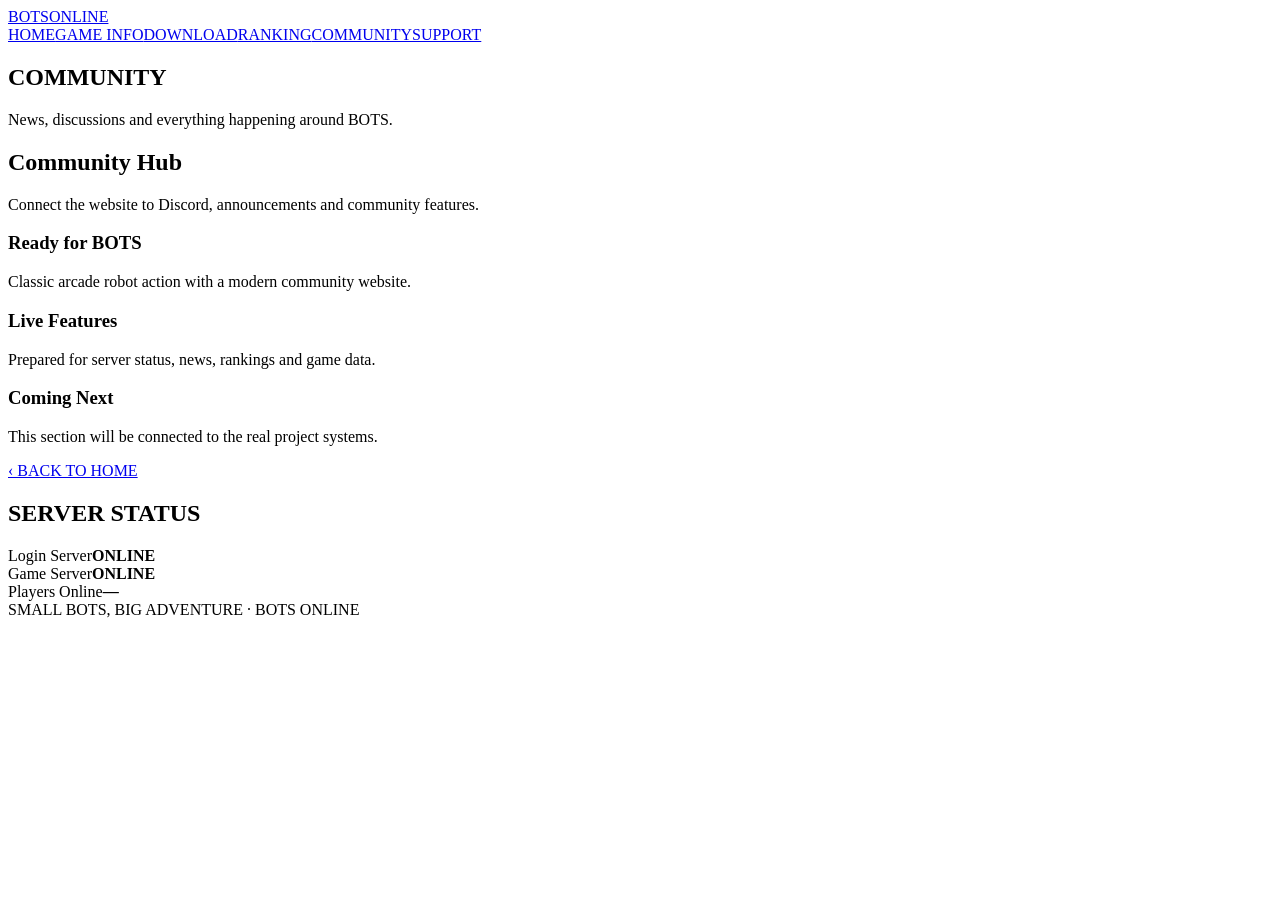
==== pages/community.html @ 32a0e85e "Add community page" ====
<!doctype html><html lang="en"><head><meta charset="utf-8"><meta name="viewport" content="width=device-width,initial-scale=1"><title>COMMUNITY — BOTS Online</title><link rel="stylesheet" href="../pages.css"><link rel="preconnect" href="https://fonts.googleapis.com"><link rel="preconnect" href="https://fonts.gstatic.com" crossorigin><link href="https://fonts.googleapis.com/css2?family=Barlow+Condensed:wght@500;600;700;800&family=Rajdhani:wght@500;600;700&display=swap" rel="stylesheet"></head><body><div class="page"><div class="page-shell"><header class="page-nav"><a class="logo" href="../index.html">BOTS<span>ONLINE</span></a><nav><a href="../index.html">HOME</a><a href="./game-info.html">GAME INFO</a><a href="./download.html">DOWNLOAD</a><a href="./ranking.html">RANKING</a><a href="./community.html" class="active">COMMUNITY</a><a href="./support.html">SUPPORT</a></nav></header><section class="hero-page"><h1>COMMUNITY <em></em></h1><p>News, discussions and everything happening around BOTS.</p></section><div class="content"><main class="panel"><h2>Community Hub</h2><p>Connect the website to Discord, announcements and community features.</p><div class="cards"><article class="card"><h3>Ready for BOTS</h3><p>Classic arcade robot action with a modern community website.</p></article><article class="card"><h3>Live Features</h3><p>Prepared for server status, news, rankings and game data.</p></article><article class="card"><h3>Coming Next</h3><p>This section will be connected to the real project systems.</p></article></div></main><aside class="side"><a href="../index.html">‹ BACK TO HOME</a><div class="panel"><h2>SERVER STATUS</h2><div class="status"><span>Login Server</span><b class="online">ONLINE</b></div><div class="status"><span>Game Server</span><b class="online">ONLINE</b></div><div class="status"><span>Players Online</span><b>—</b></div></div></aside></div><footer>SMALL BOTS, BIG ADVENTURE · BOTS ONLINE</footer></div></div></body></html>
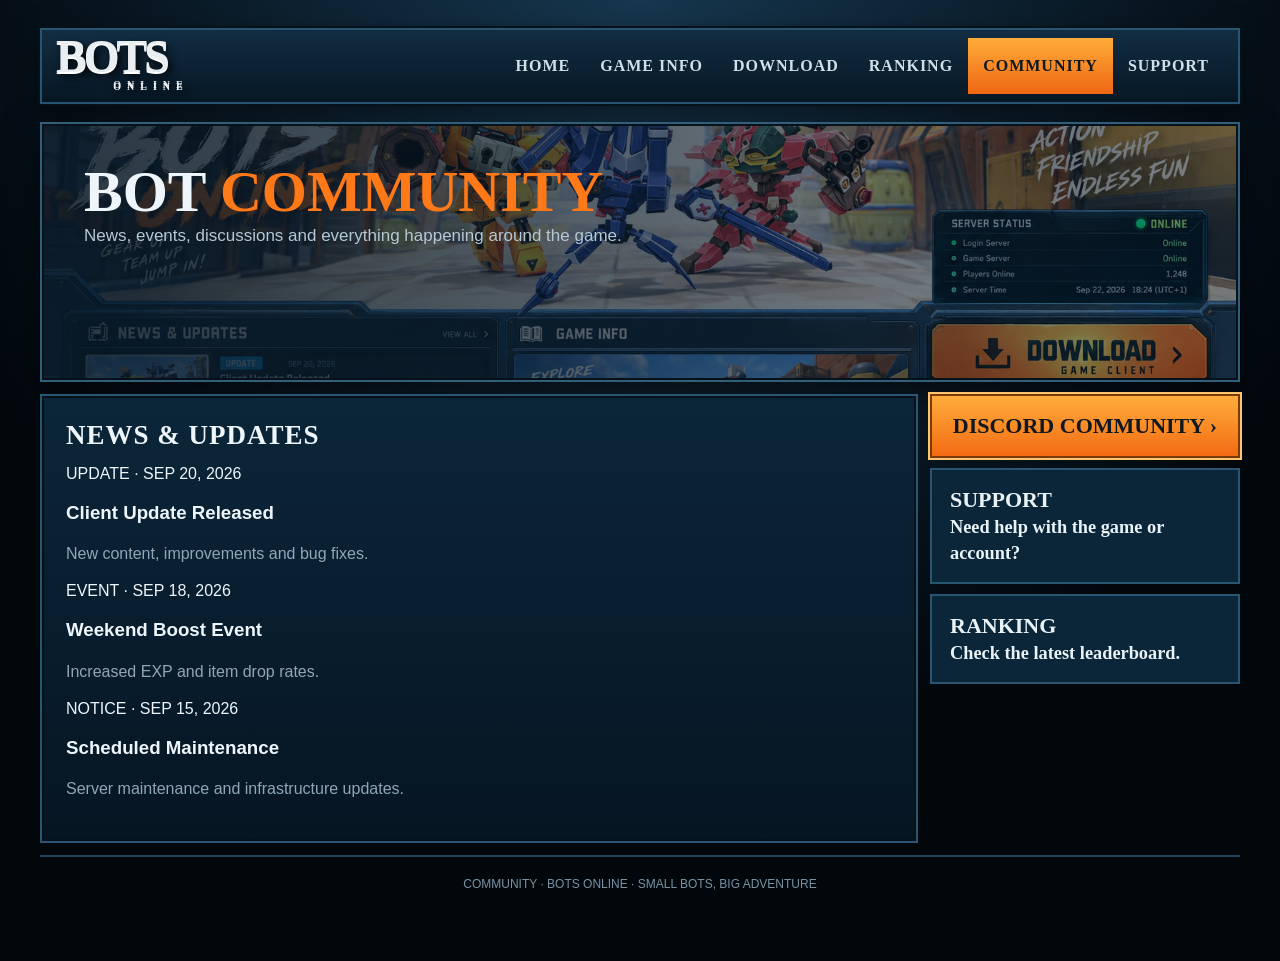
==== commit f084d4a0: "Complete community.html page" ====
--- a/pages/community.html
+++ b/pages/community.html
@@ -1 +1 @@
-<!doctype html><html lang="en"><head><meta charset="utf-8"><meta name="viewport" content="width=device-width,initial-scale=1"><title>COMMUNITY — BOTS Online</title><link rel="stylesheet" href="../pages.css"><link rel="preconnect" href="https://fonts.googleapis.com"><link rel="preconnect" href="https://fonts.gstatic.com" crossorigin><link href="https://fonts.googleapis.com/css2?family=Barlow+Condensed:wght@500;600;700;800&family=Rajdhani:wght@500;600;700&display=swap" rel="stylesheet"></head><body><div class="page"><div class="page-shell"><header class="page-nav"><a class="logo" href="../index.html">BOTS<span>ONLINE</span></a><nav><a href="../index.html">HOME</a><a href="./game-info.html">GAME INFO</a><a href="./download.html">DOWNLOAD</a><a href="./ranking.html">RANKING</a><a href="./community.html" class="active">COMMUNITY</a><a href="./support.html">SUPPORT</a></nav></header><section class="hero-page"><h1>COMMUNITY <em></em></h1><p>News, discussions and everything happening around BOTS.</p></section><div class="content"><main class="panel"><h2>Community Hub</h2><p>Connect the website to Discord, announcements and community features.</p><div class="cards"><article class="card"><h3>Ready for BOTS</h3><p>Classic arcade robot action with a modern community website.</p></article><article class="card"><h3>Live Features</h3><p>Prepared for server status, news, rankings and game data.</p></article><article class="card"><h3>Coming Next</h3><p>This section will be connected to the real project systems.</p></article></div></main><aside class="side"><a href="../index.html">‹ BACK TO HOME</a><div class="panel"><h2>SERVER STATUS</h2><div class="status"><span>Login Server</span><b class="online">ONLINE</b></div><div class="status"><span>Game Server</span><b class="online">ONLINE</b></div><div class="status"><span>Players Online</span><b>—</b></div></div></aside></div><footer>SMALL BOTS, BIG ADVENTURE · BOTS ONLINE</footer></div></div></body></html>+<!doctype html><html lang="en"><head><meta charset="utf-8"><meta name="viewport" content="width=device-width,initial-scale=1"><title>Community — BOTS Online</title><link rel="stylesheet" href="../pages.css"></head><body><div class="page"><div class="page-shell"><header class="page-nav"><a class="logo" href="../index.html">BOTS<span>ONLINE</span></a><nav><a href="../index.html">HOME</a><a href="./game-info.html">GAME INFO</a><a href="./download.html">DOWNLOAD</a><a href="./ranking.html">RANKING</a><a class="active" href="./community.html">COMMUNITY</a><a href="./support.html">SUPPORT</a></nav></header><section class="hero-page"><h1>BOT <em>COMMUNITY</em></h1><p>News, events, discussions and everything happening around the game.</p></section><main class="content"><section class="panel"><h2>NEWS &amp; UPDATES</h2><div class="news-grid"><article class="news-card"><span>UPDATE · SEP 20, 2026</span><h3>Client Update Released</h3><p>New content, improvements and bug fixes.</p></article><article class="news-card"><span>EVENT · SEP 18, 2026</span><h3>Weekend Boost Event</h3><p>Increased EXP and item drop rates.</p></article><article class="news-card"><span>NOTICE · SEP 15, 2026</span><h3>Scheduled Maintenance</h3><p>Server maintenance and infrastructure updates.</p></article></div></section><aside class="side"><a class="discord" href="#" onclick="return false">DISCORD COMMUNITY ›</a><a class="dark" href="./support.html">SUPPORT<br><small>Need help with the game or account?</small></a><a class="dark" href="./ranking.html">RANKING<br><small>Check the latest leaderboard.</small></a></aside></main><footer>COMMUNITY · BOTS ONLINE · SMALL BOTS, BIG ADVENTURE</footer></div></div></body></html>
--- a/pages.css
+++ b/pages.css
@@ -0,0 +1,13 @@
+:root{--bg:#06131f;--panel:#0a2234;--line:#285673;--text:#eef6fb;--muted:#8ea8b9;--orange:#ff7918;--orange2:#ffad3d}
+*{box-sizing:border-box}html{scroll-behavior:smooth}body{margin:0;background:#02070c;color:var(--text);font-family:"Rajdhani",Arial,sans-serif}
+a{color:inherit;text-decoration:none}.page{min-height:100vh;background:radial-gradient(circle at 50% 0,#16374f,#02070c 65%)}
+.page-shell{width:min(1200px,calc(100% - 32px));margin:auto;padding:28px 0 50px}
+.page-nav{height:76px;display:flex;align-items:center;gap:8px;padding:8px 14px;background:linear-gradient(#122d42,#071724);border:2px solid #285572;box-shadow:0 0 0 2px #06111a,0 10px 30px #0008}
+.logo{width:190px;font:800 46px/.65 "Barlow Condensed";letter-spacing:-3px;color:#e9eef0;text-shadow:0 2px #fff,3px 5px 8px #000}.logo span{display:block;text-align:center;font:700 10px "Rajdhani";letter-spacing:6px;margin-top:8px}
+.page-nav nav{margin-left:auto;display:flex;flex-wrap:wrap;justify-content:flex-end}.page-nav nav a{padding:19px 15px;font:700 16px "Barlow Condensed";letter-spacing:1px;color:#cfe0e9}.page-nav nav a:hover,.page-nav nav a.active{background:linear-gradient(#ffac3a,#ee6712);color:#101820}
+.hero-page{margin-top:18px;min-height:260px;padding:42px;background-image:linear-gradient(90deg,#071724dd,#07172477),url("../ChatGPT%20Image%20Sep%2022,%202026%20at%2006_10_56%20PM.png");background-size:cover;background-position:center 44%;border:2px solid #315e79;box-shadow:inset 0 0 0 2px #06111a,0 15px 35px #0008}
+.hero-page h1{margin:0 0 8px;font:800 58px/.9 "Barlow Condensed";text-transform:uppercase}.hero-page h1 em{color:var(--orange);font-style:normal}.hero-page p{max-width:650px;margin:0;color:#b5c8d4;font-size:17px}
+.content{margin-top:12px;display:grid;grid-template-columns:1fr 310px;gap:12px}.panel{background:linear-gradient(#0b2639,#061522);border:2px solid var(--line);box-shadow:inset 0 0 0 2px #06111a;padding:24px}.panel h2{margin:0 0 14px;font:700 27px "Barlow Condensed";letter-spacing:1px}.panel p{color:var(--muted);line-height:1.5}.cards{display:grid;grid-template-columns:repeat(3,1fr);gap:10px}.card{min-height:130px;padding:18px;background:#0b2639;border:1px solid #315d77}.card h3{margin:0 0 8px;font:700 20px "Barlow Condensed"}.card p{font-size:13px;margin:0}.side{display:grid;gap:10px;align-content:start}.side a{display:block;padding:17px 18px;background:linear-gradient(180deg,#ffad3d,#f36b12);color:#111820;border:2px solid #7c3a0c;box-shadow:0 0 0 2px #ffc66e;font:800 22px "Barlow Condensed";text-align:center}.side .dark{background:#0b2639;color:#e8f2f7;border-color:#285572;box-shadow:none;text-align:left}.status{display:flex;justify-content:space-between;padding:8px 0;border-bottom:1px solid #21475d;color:#b8cbd6}.online{color:#72ffc0}
+footer{margin-top:12px;padding:20px;text-align:center;color:#7893a5;border-top:2px solid #21465e;font-size:12px}
+@media(max-width:850px){.page-nav{height:auto;flex-wrap:wrap}.page-nav nav{width:100%;justify-content:center}.page-nav nav a{padding:12px 10px}.content{grid-template-columns:1fr}.cards{grid-template-columns:1fr 1fr}.hero-page h1{font-size:45px}}
+@media(max-width:520px){.page-shell{width:min(100% - 18px,1200px)}.cards{grid-template-columns:1fr}.hero-page{padding:25px 20px}.logo{font-size:38px}}
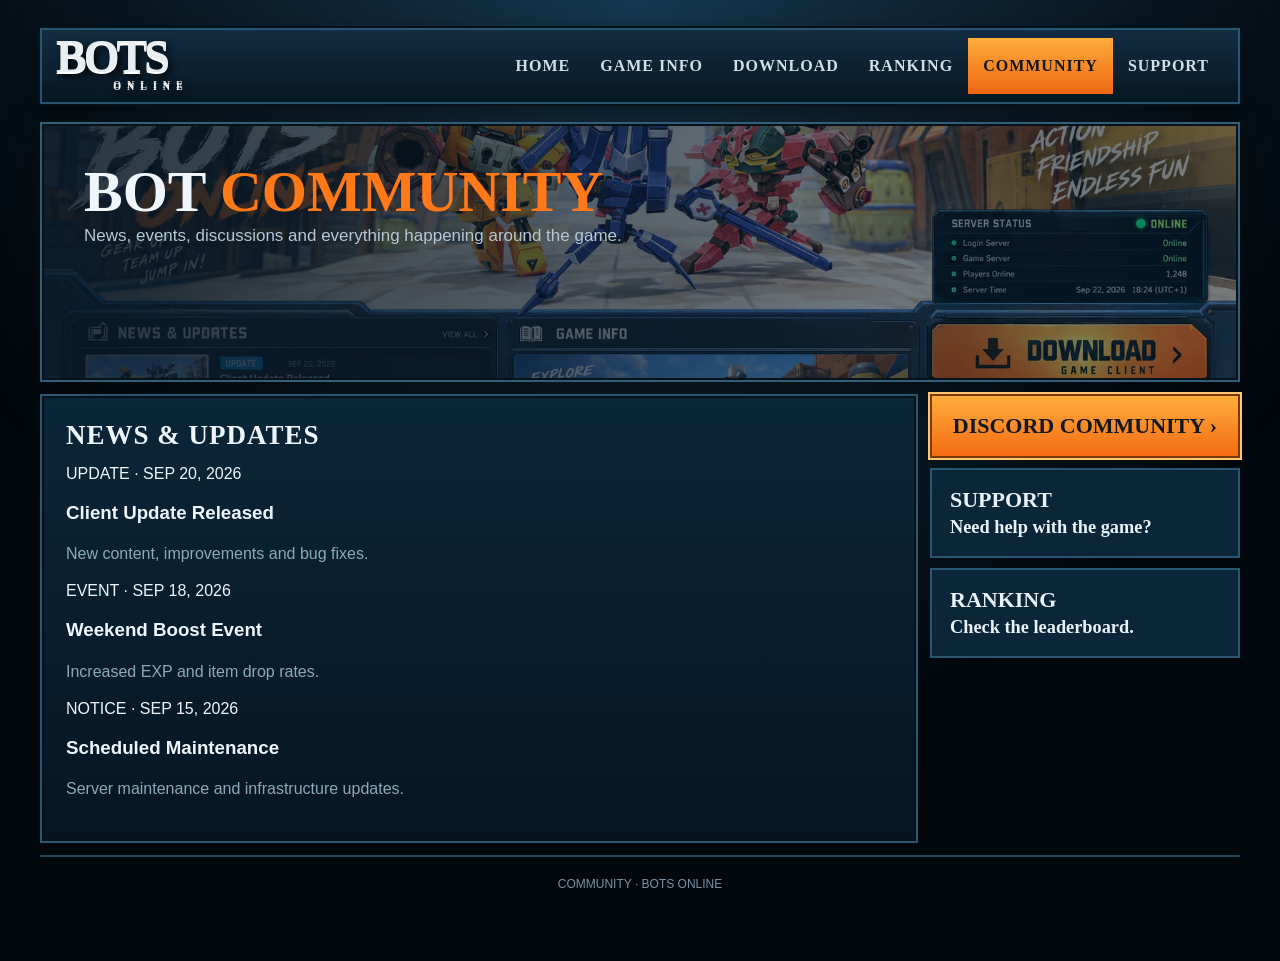
==== commit a97ab863: "Complete community.html" ====
--- a/pages/community.html
+++ b/pages/community.html
@@ -1 +1 @@
-<!doctype html><html lang="en"><head><meta charset="utf-8"><meta name="viewport" content="width=device-width,initial-scale=1"><title>Community — BOTS Online</title><link rel="stylesheet" href="../pages.css"></head><body><div class="page"><div class="page-shell"><header class="page-nav"><a class="logo" href="../index.html">BOTS<span>ONLINE</span></a><nav><a href="../index.html">HOME</a><a href="./game-info.html">GAME INFO</a><a href="./download.html">DOWNLOAD</a><a href="./ranking.html">RANKING</a><a class="active" href="./community.html">COMMUNITY</a><a href="./support.html">SUPPORT</a></nav></header><section class="hero-page"><h1>BOT <em>COMMUNITY</em></h1><p>News, events, discussions and everything happening around the game.</p></section><main class="content"><section class="panel"><h2>NEWS &amp; UPDATES</h2><div class="news-grid"><article class="news-card"><span>UPDATE · SEP 20, 2026</span><h3>Client Update Released</h3><p>New content, improvements and bug fixes.</p></article><article class="news-card"><span>EVENT · SEP 18, 2026</span><h3>Weekend Boost Event</h3><p>Increased EXP and item drop rates.</p></article><article class="news-card"><span>NOTICE · SEP 15, 2026</span><h3>Scheduled Maintenance</h3><p>Server maintenance and infrastructure updates.</p></article></div></section><aside class="side"><a class="discord" href="#" onclick="return false">DISCORD COMMUNITY ›</a><a class="dark" href="./support.html">SUPPORT<br><small>Need help with the game or account?</small></a><a class="dark" href="./ranking.html">RANKING<br><small>Check the latest leaderboard.</small></a></aside></main><footer>COMMUNITY · BOTS ONLINE · SMALL BOTS, BIG ADVENTURE</footer></div></div></body></html>+<!doctype html><html lang="en"><head><meta charset="utf-8"><meta name="viewport" content="width=device-width,initial-scale=1"><title>Community — BOTS Online</title><link rel="stylesheet" href="../pages.css"></head><body><div class="page"><div class="page-shell"><header class="page-nav"><a class="logo" href="../index.html">BOTS<span>ONLINE</span></a><nav><a href="../index.html">HOME</a><a href="./game-info.html">GAME INFO</a><a href="./download.html">DOWNLOAD</a><a href="./ranking.html">RANKING</a><a class="active" href="./community.html">COMMUNITY</a><a href="./support.html">SUPPORT</a></nav></header><section class="hero-page"><h1>BOT <em>COMMUNITY</em></h1><p>News, events, discussions and everything happening around the game.</p></section><main class="content"><section class="panel"><h2>NEWS &amp; UPDATES</h2><div class="news-grid"><article class="news-card"><span>UPDATE · SEP 20, 2026</span><h3>Client Update Released</h3><p>New content, improvements and bug fixes.</p></article><article class="news-card"><span>EVENT · SEP 18, 2026</span><h3>Weekend Boost Event</h3><p>Increased EXP and item drop rates.</p></article><article class="news-card"><span>NOTICE · SEP 15, 2026</span><h3>Scheduled Maintenance</h3><p>Server maintenance and infrastructure updates.</p></article></div></section><aside class="side"><a class="discord" href="#" onclick="return false">DISCORD COMMUNITY ›</a><a class="dark" href="./support.html">SUPPORT<br><small>Need help with the game?</small></a><a class="dark" href="./ranking.html">RANKING<br><small>Check the leaderboard.</small></a></aside></main><footer>COMMUNITY · BOTS ONLINE</footer></div></div></body></html>
